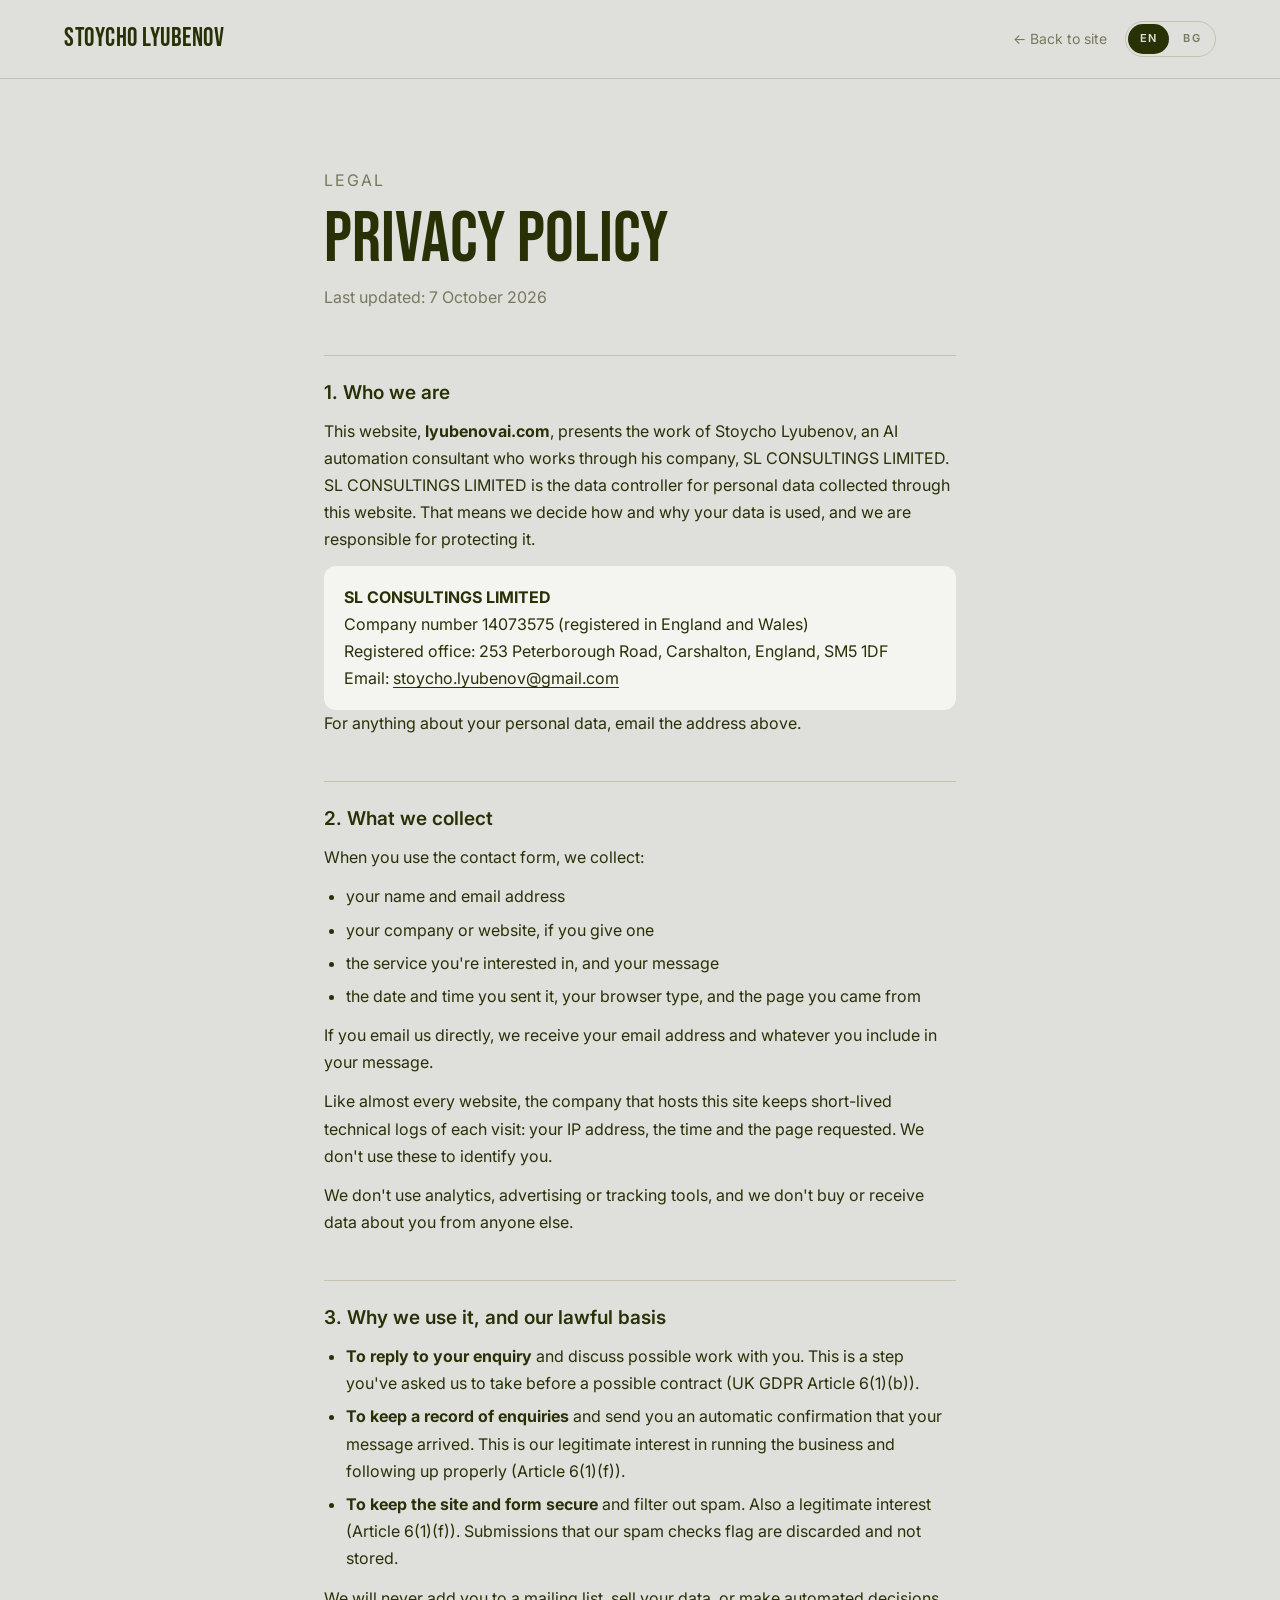
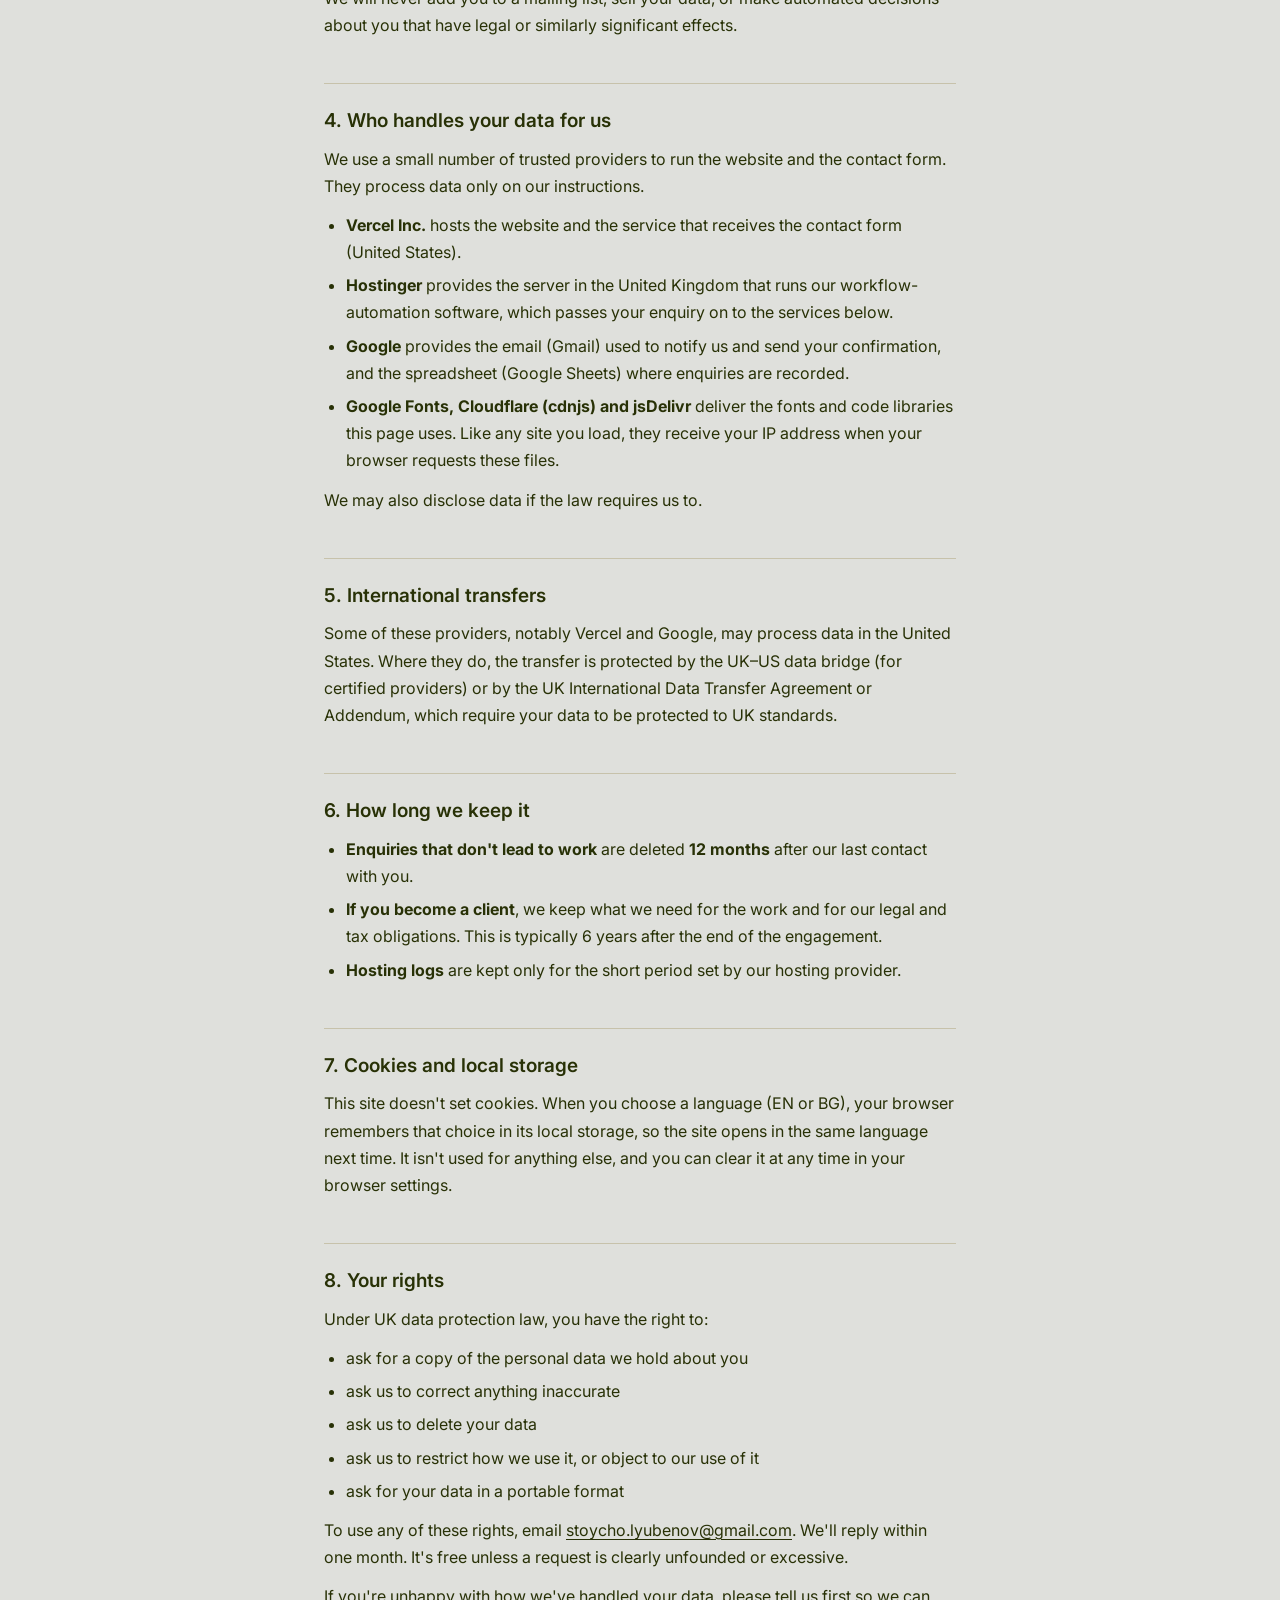
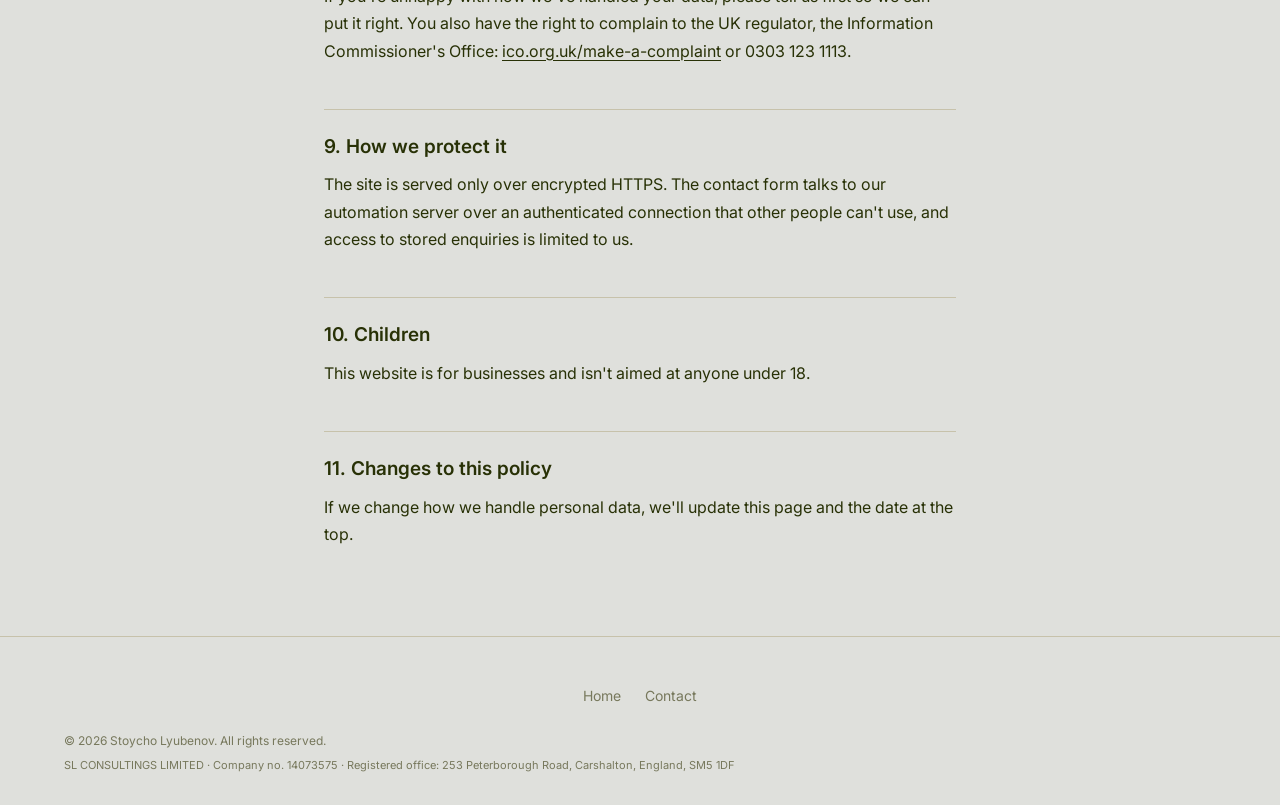
==== privacy.html @ 62a00baf "Add bilingual privacy policy page and company disclosure The contact form now collects personal data" ====
<!doctype html>
<html lang="en">
<head>
  <meta charset="utf-8" />
  <meta name="viewport" content="width=device-width, initial-scale=1" />
  <title>Privacy policy — Stoycho Lyubenov</title>
  <meta name="description" content="How SL CONSULTINGS LIMITED collects, uses and protects personal data submitted through lyubenovai.com." />
  <meta name="robots" content="index, follow" />
  <link rel="canonical" href="https://www.lyubenovai.com/privacy.html" />
  <link rel="preconnect" href="https://fonts.googleapis.com" />
  <link rel="preconnect" href="https://fonts.gstatic.com" crossorigin />
  <link href="https://fonts.googleapis.com/css2?family=Bebas+Neue&family=Inter:wght@400;500;600&family=Oswald:wght@400;500&display=swap" rel="stylesheet" />
  <link rel="stylesheet" href="css/styles.css" />
</head>
<body class="legal-page">

  <!-- Language-specific elements carry data-lang-block; the script at the bottom
       shows one language. Without JS, the English blocks show and BG stays hidden. -->
  <header class="legal-bar">
    <a href="index.html" class="legal-bar__name" data-home-link>
      <span data-lang-block="en">Stoycho Lyubenov</span>
      <span data-lang-block="bg" hidden>Стойчо Любенов</span>
    </a>
    <div class="legal-bar__actions">
      <a href="index.html" class="legal-bar__back" data-home-link>
        <span data-lang-block="en">← Back to site</span>
        <span data-lang-block="bg" hidden>← Обратно към сайта</span>
      </a>
      <div class="langswitch" role="group" aria-label="Language">
        <button type="button" data-lang="en" aria-pressed="true" class="is-active">EN</button>
        <button type="button" data-lang="bg" aria-pressed="false">BG</button>
      </div>
    </div>
  </header>

  <main>
    <!-- ======================= ENGLISH ======================= -->
    <article class="legal" lang="en" data-lang-block="en">
      <p class="legal__label">Legal</p>
      <h1>Privacy policy</h1>
      <p class="legal__updated">Last updated: 7 October 2026</p>

      <h2>1. Who we are</h2>
      <p>This website, <strong>lyubenovai.com</strong>, presents the work of Stoycho Lyubenov, an AI automation consultant who works through his company, SL CONSULTINGS LIMITED. SL CONSULTINGS LIMITED is the data controller for personal data collected through this website. That means we decide how and why your data is used, and we are responsible for protecting it.</p>
      <address>
        <strong>SL CONSULTINGS LIMITED</strong><br />
        Company number 14073575 (registered in England and Wales)<br />
        Registered office: 253 Peterborough Road, Carshalton, England, SM5 1DF<br />
        Email: <a href="mailto:stoycho.lyubenov@gmail.com">stoycho.lyubenov@gmail.com</a>
      </address>
      <p>For anything about your personal data, email the address above.</p>

      <h2>2. What we collect</h2>
      <p>When you use the contact form, we collect:</p>
      <ul>
        <li>your name and email address</li>
        <li>your company or website, if you give one</li>
        <li>the service you're interested in, and your message</li>
        <li>the date and time you sent it, your browser type, and the page you came from</li>
      </ul>
      <p>If you email us directly, we receive your email address and whatever you include in your message.</p>
      <p>Like almost every website, the company that hosts this site keeps short-lived technical logs of each visit: your IP address, the time and the page requested. We don't use these to identify you.</p>
      <p>We don't use analytics, advertising or tracking tools, and we don't buy or receive data about you from anyone else.</p>

      <h2>3. Why we use it, and our lawful basis</h2>
      <ul>
        <li><strong>To reply to your enquiry</strong> and discuss possible work with you. This is a step you've asked us to take before a possible contract (UK GDPR Article 6(1)(b)).</li>
        <li><strong>To keep a record of enquiries</strong> and send you an automatic confirmation that your message arrived. This is our legitimate interest in running the business and following up properly (Article 6(1)(f)).</li>
        <li><strong>To keep the site and form secure</strong> and filter out spam. Also a legitimate interest (Article 6(1)(f)). Submissions that our spam checks flag are discarded and not stored.</li>
      </ul>
      <p>We will never add you to a mailing list, sell your data, or make automated decisions about you that have legal or similarly significant effects.</p>

      <h2>4. Who handles your data for us</h2>
      <p>We use a small number of trusted providers to run the website and the contact form. They process data only on our instructions.</p>
      <ul>
        <li><strong>Vercel Inc.</strong> hosts the website and the service that receives the contact form (United States).</li>
        <li><strong>Hostinger</strong> provides the server in the United Kingdom that runs our workflow-automation software, which passes your enquiry on to the services below.</li>
        <li><strong>Google</strong> provides the email (Gmail) used to notify us and send your confirmation, and the spreadsheet (Google Sheets) where enquiries are recorded.</li>
        <li><strong>Google Fonts, Cloudflare (cdnjs) and jsDelivr</strong> deliver the fonts and code libraries this page uses. Like any site you load, they receive your IP address when your browser requests these files.</li>
      </ul>
      <p>We may also disclose data if the law requires us to.</p>

      <h2>5. International transfers</h2>
      <p>Some of these providers, notably Vercel and Google, may process data in the United States. Where they do, the transfer is protected by the UK–US data bridge (for certified providers) or by the UK International Data Transfer Agreement or Addendum, which require your data to be protected to UK standards.</p>

      <h2>6. How long we keep it</h2>
      <ul>
        <li><strong>Enquiries that don't lead to work</strong> are deleted <strong>12 months</strong> after our last contact with you.</li>
        <li><strong>If you become a client</strong>, we keep what we need for the work and for our legal and tax obligations. This is typically 6 years after the end of the engagement.</li>
        <li><strong>Hosting logs</strong> are kept only for the short period set by our hosting provider.</li>
      </ul>

      <h2>7. Cookies and local storage</h2>
      <p>This site doesn't set cookies. When you choose a language (EN or BG), your browser remembers that choice in its local storage, so the site opens in the same language next time. It isn't used for anything else, and you can clear it at any time in your browser settings.</p>

      <h2>8. Your rights</h2>
      <p>Under UK data protection law, you have the right to:</p>
      <ul>
        <li>ask for a copy of the personal data we hold about you</li>
        <li>ask us to correct anything inaccurate</li>
        <li>ask us to delete your data</li>
        <li>ask us to restrict how we use it, or object to our use of it</li>
        <li>ask for your data in a portable format</li>
      </ul>
      <p>To use any of these rights, email <a href="mailto:stoycho.lyubenov@gmail.com">stoycho.lyubenov@gmail.com</a>. We'll reply within one month. It's free unless a request is clearly unfounded or excessive.</p>
      <p>If you're unhappy with how we've handled your data, please tell us first so we can put it right. You also have the right to complain to the UK regulator, the Information Commissioner's Office: <a href="https://ico.org.uk/make-a-complaint/" rel="noopener">ico.org.uk/make-a-complaint</a> or 0303 123 1113.</p>

      <h2>9. How we protect it</h2>
      <p>The site is served only over encrypted HTTPS. The contact form talks to our automation server over an authenticated connection that other people can't use, and access to stored enquiries is limited to us.</p>

      <h2>10. Children</h2>
      <p>This website is for businesses and isn't aimed at anyone under 18.</p>

      <h2>11. Changes to this policy</h2>
      <p>If we change how we handle personal data, we'll update this page and the date at the top.</p>
    </article>

    <!-- ======================= БЪЛГАРСКИ ======================= -->
    <article class="legal" lang="bg" data-lang-block="bg" hidden>
      <p class="legal__label">Правна информация</p>
      <h1>Политика за поверителност</h1>
      <p class="legal__updated">Последна актуализация: 7 октомври 2026 г.</p>

      <h2>1. Кои сме ние</h2>
      <p>Този уебсайт, <strong>lyubenovai.com</strong>, представя работата на Стойчо Любенов, консултант по AI автоматизация, който работи чрез своята компания SL CONSULTINGS LIMITED. SL CONSULTINGS LIMITED е администратор на личните данни, събирани чрез този уебсайт. Това означава, че ние решаваме как и защо се използват вашите данни и носим отговорност за тяхната защита.</p>
      <address>
        <strong>SL CONSULTINGS LIMITED</strong><br />
        Фирмен номер 14073575 (регистрирана в Англия и Уелс)<br />
        Седалище: 253 Peterborough Road, Carshalton, England, SM5 1DF<br />
        Имейл: <a href="mailto:stoycho.lyubenov@gmail.com">stoycho.lyubenov@gmail.com</a>
      </address>
      <p>За всякакви въпроси относно вашите лични данни ни пишете на горния имейл.</p>

      <h2>2. Какви данни събираме</h2>
      <p>Когато използвате формата за контакт, събираме:</p>
      <ul>
        <li>вашето име и имейл адрес</li>
        <li>вашата компания или уебсайт, ако посочите такива</li>
        <li>услугата, която ви интересува, и вашето съобщение</li>
        <li>датата и часа на изпращане, типа на вашия браузър и страницата, от която идвате</li>
      </ul>
      <p>Ако ни пишете директно по имейл, получаваме вашия имейл адрес и всичко, което включите в съобщението си.</p>
      <p>Както при почти всеки уебсайт, компанията, която хоства сайта, съхранява краткотрайни технически записи за всяко посещение: вашия IP адрес, часа и заявената страница. Не ги използваме, за да ви идентифицираме.</p>
      <p>Не използваме инструменти за анализ, реклама или проследяване и не купуваме и не получаваме данни за вас от трети страни.</p>

      <h2>3. За какво използваме данните и на какво основание</h2>
      <ul>
        <li><strong>За да отговорим на запитването ви</strong> и да обсъдим евентуална съвместна работа. Това е стъпка, която сте поискали преди евентуално сключване на договор (чл. 6, пар. 1, буква „б“ от UK GDPR).</li>
        <li><strong>За да водим регистър на запитванията</strong> и да ви изпратим автоматично потвърждение, че съобщението ви е получено. Това е наш законен интерес да управляваме бизнеса си и да отговаряме коректно (чл. 6, пар. 1, буква „е“).</li>
        <li><strong>За да поддържаме сайта и формата сигурни</strong> и да филтрираме спам. Също законен интерес (чл. 6, пар. 1, буква „е“). Съобщения, отбелязани от проверките ни като спам, се изтриват и не се съхраняват.</li>
      </ul>
      <p>Никога няма да ви добавим към списък за разпращане, да продадем данните ви или да вземаме автоматизирани решения за вас, които имат правни или подобно значими последици.</p>

      <h2>4. Кой обработва данните ви от наше име</h2>
      <p>Използваме малък брой доверени доставчици, за да поддържаме уебсайта и формата за контакт. Те обработват данни само по наши указания.</p>
      <ul>
        <li><strong>Vercel Inc.</strong> хоства уебсайта и услугата, която получава формата за контакт (Съединени щати).</li>
        <li><strong>Hostinger</strong> предоставя сървъра в Обединеното кралство, на който работи нашият софтуер за автоматизация. Той препраща запитването ви към услугите по-долу.</li>
        <li><strong>Google</strong> предоставя имейла (Gmail), чрез който получаваме известие и ви изпращаме потвърждение, и таблицата (Google Sheets), в която се записват запитванията.</li>
        <li><strong>Google Fonts, Cloudflare (cdnjs) и jsDelivr</strong> доставят шрифтовете и библиотеките, които страницата използва. Както при всеки зареден сайт, те получават вашия IP адрес, когато браузърът ви поиска тези файлове.</li>
      </ul>
      <p>Можем да разкрием данни и ако законът ни задължава.</p>

      <h2>5. Предаване на данни извън Обединеното кралство</h2>
      <p>Някои от тези доставчици, по-специално Vercel и Google, могат да обработват данни в Съединените щати. В такъв случай предаването е защитено чрез споразумението „UK–US data bridge“ (за сертифицирани доставчици) или чрез Споразумението или Допълнението на Обединеното кралство за международно предаване на данни, които изискват данните ви да бъдат защитени по стандартите на Обединеното кралство.</p>

      <h2>6. Колко дълго съхраняваме данните</h2>
      <ul>
        <li><strong>Запитвания, които не водят до работа</strong>, се изтриват <strong>12 месеца</strong> след последния ни контакт с вас.</li>
        <li><strong>Ако станете клиент</strong>, съхраняваме необходимото за работата и за законовите и данъчните ни задължения. Обикновено това е 6 години след приключване на ангажимента.</li>
        <li><strong>Техническите записи на хостинга</strong> се пазят само за краткия срок, определен от доставчика.</li>
      </ul>

      <h2>7. Бисквитки и локално съхранение</h2>
      <p>Този сайт не използва бисквитки. Когато изберете език (EN или BG), браузърът ви запомня избора в локалното си хранилище, за да се отвори сайтът на същия език следващия път. Това не се използва за нищо друго и можете да го изчистите по всяко време от настройките на браузъра си.</p>

      <h2>8. Вашите права</h2>
      <p>Съгласно законодателството за защита на данните в Обединеното кралство имате право:</p>
      <ul>
        <li>да поискате копие от личните данни, които съхраняваме за вас</li>
        <li>да поискате да коригираме неточни данни</li>
        <li>да поискате да изтрием данните ви</li>
        <li>да поискате да ограничим използването им или да възразите срещу него</li>
        <li>да получите данните си в преносим формат</li>
      </ul>
      <p>За да упражните някое от тези права, пишете на <a href="mailto:stoycho.lyubenov@gmail.com">stoycho.lyubenov@gmail.com</a>. Ще отговорим в рамките на един месец. Услугата е безплатна, освен ако искането е явно неоснователно или прекомерно.</p>
      <p>Ако не сте доволни от начина, по който сме обработили данните ви, моля, първо ни уведомете, за да можем да го поправим. Имате право и да подадете жалба до британския надзорен орган, Information Commissioner's Office: <a href="https://ico.org.uk/make-a-complaint/" rel="noopener">ico.org.uk/make-a-complaint</a> или +44 303 123 1113.</p>

      <h2>9. Как защитаваме данните</h2>
      <p>Сайтът се зарежда само през криптирана HTTPS връзка. Формата за контакт комуникира с нашия сървър за автоматизация през защитена с удостоверяване връзка, която други не могат да използват, а достъпът до съхранените запитвания е ограничен само до нас.</p>

      <h2>10. Деца</h2>
      <p>Този уебсайт е предназначен за бизнеса и не е насочен към лица под 18 години.</p>

      <h2>11. Промени в тази политика</h2>
      <p>Ако променим начина, по който обработваме лични данни, ще актуализираме тази страница и датата в началото ѝ.</p>
    </article>
  </main>

  <footer class="footer">
    <nav class="footer__nav" aria-label="Footer">
      <a href="index.html" data-home-link>
        <span data-lang-block="en">Home</span>
        <span data-lang-block="bg" hidden>Начало</span>
      </a>
      <a href="index.html#contact" data-home-link data-hash="#contact">
        <span data-lang-block="en">Contact</span>
        <span data-lang-block="bg" hidden>Контакт</span>
      </a>
    </nav>
    <p class="footer__copy">
      <span data-lang-block="en">© 2026 Stoycho Lyubenov. All rights reserved.</span>
      <span data-lang-block="bg" hidden>© 2026 Стойчо Любенов. Всички права запазени.</span>
    </p>
    <p class="footer__company">
      <span data-lang-block="en">SL CONSULTINGS LIMITED · Company no. 14073575 · Registered office: 253 Peterborough Road, Carshalton, England, SM5 1DF</span>
      <span data-lang-block="bg" hidden>SL CONSULTINGS LIMITED · Фирмен № 14073575 · Седалище: 253 Peterborough Road, Carshalton, England, SM5 1DF</span>
    </p>
  </footer>

  <script>
    /* Shares the homepage's language preference: ?lang= → localStorage "lang" → English.
       Deliberately not js/i18n.js, whose apply() would overwrite this page's title. */
    (function () {
      const TITLES = {
        en: "Privacy policy — Stoycho Lyubenov",
        bg: "Политика за поверителност — Стойчо Любенов",
      };
      const LANGS = Object.keys(TITLES);

      function readStored() {
        try { return localStorage.getItem("lang"); } catch { return null; }
      }
      function writeStored(lang) {
        try { localStorage.setItem("lang", lang); } catch { /* private mode */ }
      }

      function apply(lang) {
        document.querySelectorAll("[data-lang-block]").forEach((el) => {
          el.hidden = el.dataset.langBlock !== lang;
        });
        document.querySelectorAll(".langswitch button[data-lang]").forEach((btn) => {
          const on = btn.dataset.lang === lang;
          btn.setAttribute("aria-pressed", String(on));
          btn.classList.toggle("is-active", on);
        });
        /* Links home carry the language, so visitors who came via ?lang= keep it */
        document.querySelectorAll("[data-home-link]").forEach((a) => {
          a.href = "index.html?lang=" + lang + (a.dataset.hash || "");
        });
        document.documentElement.lang = lang;
        document.title = TITLES[lang];
      }

      const fromUrl = new URLSearchParams(location.search).get("lang");
      const stored = readStored();
      apply(LANGS.includes(fromUrl) ? fromUrl : LANGS.includes(stored) ? stored : "en");

      document.querySelectorAll(".langswitch button[data-lang]").forEach((btn) => {
        btn.addEventListener("click", () => {
          writeStored(btn.dataset.lang);
          apply(btn.dataset.lang);
        });
      });
    })();
  </script>
</body>
</html>
---- css/styles.css ----
:root {
  --frost: #DFE0DC;
  --spring: #D1D8BD;
  --khaki: #C7C2AB;
  --ivy: #77785C;
  --serpentine: #283106;
  --white: #F4F4F1;

  --font-display: "Bebas Neue", "Impact", "Arial Narrow", sans-serif;
  --font-body: "Inter", system-ui, -apple-system, "Segoe UI", sans-serif;

  --sidebar-w: 260px;
  --content-max: 1100px;
  --pad: clamp(24px, 5vw, 72px);
  --radius: 18px;
}

*, *::before, *::after { box-sizing: border-box; }

html { scroll-behavior: smooth; }

body {
  margin: 0;
  background: var(--frost);
  color: var(--serpentine);
  font-family: var(--font-body);
  font-size: 16px;
  line-height: 1.6;
  -webkit-font-smoothing: antialiased;
  overflow-x: hidden;
}

img { max-width: 100%; display: block; }
a { color: inherit; text-decoration: none; }
ul, ol { margin: 0; padding: 0; list-style: none; }
h1, h2, h3, p { margin: 0; }

/* ---------- Top bar (mobile) ---------- */
.topbar {
  display: none;
  position: sticky;
  top: 0;
  z-index: 40;
  align-items: center;
  justify-content: space-between;
  padding: 14px 20px;
  background: color-mix(in srgb, var(--frost) 88%, transparent);
  backdrop-filter: blur(10px);
  border-bottom: 1px solid var(--khaki);
}
.topbar__name { font-family: var(--font-display); font-size: 22px; letter-spacing: .04em; }
.topbar__actions { display: flex; align-items: center; gap: 10px; }
.topbar .langswitch { display: none; }
.topbar__toggle {
  width: 44px; height: 44px;
  border: 1px solid var(--khaki);
  border-radius: 50%;
  background: transparent;
  display: grid; place-items: center; gap: 5px;
  cursor: pointer;
}
.topbar__toggle span {
  width: 18px; height: 2px; background: var(--serpentine);
  transition: transform .3s, opacity .3s;
}
.topbar__toggle[aria-expanded="true"] span:first-child { transform: translateY(3.5px) rotate(45deg); }
.topbar__toggle[aria-expanded="true"] span:last-child { transform: translateY(-3.5px) rotate(-45deg); }

/* ---------- Sidebar ---------- */
.sidebar {
  position: fixed;
  inset: 0 auto 0 0;
  width: var(--sidebar-w);
  padding: 44px 32px;
  border-right: 1px solid var(--khaki);
  background: var(--frost);
  display: flex;
  flex-direction: column;
  gap: 36px;
  z-index: 50;
  overflow-y: auto;
}
.sidebar__avatar {
  width: 64px; height: 64px;
  border-radius: 50%;
  object-fit: cover;
  filter: grayscale(1);
  border: 2px solid var(--spring);
}
.sidebar__role {
  margin-top: 14px;
  font-size: 11px;
  letter-spacing: .12em;
  text-transform: uppercase;
  color: var(--ivy);
  line-height: 1.5;
}
.sidebar__name {
  margin-top: 8px;
  font-family: var(--font-display);
  font-size: 30px;
  line-height: .95;
  letter-spacing: .02em;
}
.sidebar__nav { display: flex; flex-direction: column; gap: 10px; }
.sidebar__nav a {
  font-size: 15px;
  color: var(--ivy);
  padding-left: 14px;
  position: relative;
  transition: color .25s;
}
.sidebar__nav a::before {
  content: "";
  position: absolute; left: 0; top: 50%;
  width: 6px; height: 6px; border-radius: 50%;
  background: var(--serpentine);
  transform: translateY(-50%) scale(0);
  transition: transform .25s;
}
.sidebar__nav a:hover, .sidebar__nav a.is-active { color: var(--serpentine); }
.sidebar__nav a.is-active::before { transform: translateY(-50%) scale(1); }

.sidebar__label {
  font-size: 11px;
  letter-spacing: .12em;
  text-transform: uppercase;
  color: var(--ivy);
  margin-bottom: 10px;
}
/* Five 34px circles + gaps have to clear the 196px sidebar measure, so the gap
   is sized to leave slack rather than wrap one link onto a lonely second row. */
.sidebar__social { display: flex; flex-wrap: wrap; gap: 5px; }
.sidebar__social a {
  width: 34px; height: 34px;
  display: grid; place-items: center;
  border: 1px solid var(--khaki);
  border-radius: 50%;
  font-size: 12px; font-weight: 600;
  transition: background .25s, color .25s;
}
.sidebar__social a:hover { background: var(--serpentine); color: var(--frost); }
.sidebar__scrim { display: none; }

/* ---------- Language switch ---------- */
.langswitch {
  display: inline-flex;
  border: 1px solid var(--khaki);
  border-radius: 999px;
  padding: 2px;
  gap: 2px;
}
.langswitch button {
  font: inherit;
  font-size: 11px;
  font-weight: 600;
  letter-spacing: .12em;
  color: var(--ivy);
  background: transparent;
  border: 0;
  border-radius: 999px;
  padding: 6px 12px;
  cursor: pointer;
  transition: background .25s, color .25s;
}
.langswitch button:hover { color: var(--serpentine); }
.langswitch button.is-active { background: var(--serpentine); color: var(--frost); }
.langswitch button:focus-visible {
  outline: none;
  box-shadow: 0 0 0 3px color-mix(in srgb, var(--ivy) 25%, transparent);
}

/* ---------- Content ---------- */
.content { margin-left: var(--sidebar-w); }

.section {
  padding: clamp(72px, 10vw, 128px) var(--pad);
  max-width: calc(var(--content-max) + var(--pad) * 2);
  position: relative;
}
.section::before {
  content: "";
  position: absolute;
  top: 0; left: 0; right: 0;
  height: 1px;
  background: var(--khaki);
  transform: scaleX(0);
  transform-origin: left center;
  transition: transform 1s cubic-bezier(.22,1,.36,1);
}
.section.is-drawn::before { transform: scaleX(1); }
.no-motion .section::before { transform: scaleX(1); }
.why::before { display: none; }
.section__label {
  font-size: 11px;
  letter-spacing: .14em;
  text-transform: uppercase;
  color: var(--ivy);
  margin-bottom: 18px;
}
.section__label--light { color: var(--spring); }
.section__title {
  font-family: var(--font-display);
  font-size: clamp(36px, 5vw, 64px);
  line-height: 1;
  letter-spacing: .01em;
  max-width: 20ch;
  margin-bottom: clamp(36px, 5vw, 64px);
}

/* ---------- Buttons ---------- */
.btn {
  display: inline-flex; align-items: center; gap: 10px;
  padding: 16px 26px;
  border-radius: 999px;
  font-weight: 500;
  font-size: 15px;
  border: 1px solid transparent;
  cursor: pointer;
  transition: transform .25s, background .25s, color .25s;
}
.btn span { transition: transform .25s; }
.btn:hover { transform: translateY(-2px); }
.btn:hover span { transform: translate(2px, -2px); }
.btn--primary { background: var(--serpentine); color: var(--frost); }
.btn--light { background: var(--frost); color: var(--serpentine); }
.btn--block { width: 100%; justify-content: center; }
.link-arrow { font-weight: 500; display: inline-flex; gap: 6px; margin-top: 18px; }

/* ---------- Hero ---------- */
.hero {
  display: grid;
  grid-template-columns: 1.1fr 1fr;
  align-items: center;
  gap: 32px;
  padding: clamp(32px, 4vw, 56px) var(--pad) 0;
  max-width: calc(var(--content-max) + var(--pad) * 2);
  overflow: hidden;
}
.hero__eyebrow { font-size: 14px; color: var(--ivy); margin-bottom: 10px; }
.hero__title {
  font-family: var(--font-display);
  font-size: clamp(64px, 9vw, 128px);
  line-height: .9;
  letter-spacing: .01em;
  display: flex; flex-direction: column;
}
.hero__line { display: block; }
.hero__tagline {
  margin-top: 24px;
  max-width: 42ch;
  font-size: 17px;
  color: var(--ivy);
}
.hero__status {
  margin-top: 22px;
  display: flex; align-items: center; gap: 8px;
  font-size: 13px;
  color: var(--ivy);
}
.dot {
  width: 8px; height: 8px; border-radius: 50%;
  background: #5B8C3E;
  box-shadow: 0 0 0 0 rgba(91,140,62,.5);
  animation: pulse 2s infinite;
}
@keyframes pulse {
  0% { box-shadow: 0 0 0 0 rgba(91,140,62,.45); }
  70% { box-shadow: 0 0 0 10px rgba(91,140,62,0); }
  100% { box-shadow: 0 0 0 0 rgba(91,140,62,0); }
}
.hero__actions {
  margin-top: 26px;
  display: flex; align-items: center; flex-wrap: wrap; gap: 20px;
}
.hero__meta { font-size: 13px; color: var(--ivy); }

.hero__visual {
  display: grid; place-items: end center;
  align-self: end;
  height: 100%;
}
.hero__media {
  width: min(100%, 540px);
  aspect-ratio: 4 / 5;
  position: relative;
}
.hero__video, .hero__still {
  position: absolute; inset: 0;
  width: 100%; height: 100%;
  object-fit: cover;
  object-position: 50% 72%;
  filter: grayscale(1) contrast(1.06);
  -webkit-mask-image:
    linear-gradient(to right, transparent 0, #000 16%, #000 84%, transparent 100%),
    linear-gradient(to bottom, #000 62%, transparent 100%);
  mask-image:
    linear-gradient(to right, transparent 0, #000 16%, #000 84%, transparent 100%),
    linear-gradient(to bottom, #000 62%, transparent 100%);
  -webkit-mask-composite: source-in;
  mask-composite: intersect;
}
.hero__video { mix-blend-mode: multiply; opacity: 0; transition: opacity .6s ease; }
/* Visible by default so the hero is never an empty box — if the clip is blocked,
   rejected, or JS never runs, the photo is already there and simply stays */
.hero__still { opacity: 1; transform: none; transform-origin: 50% 100%; transition: opacity .8s ease, transform .9s ease; }
.hero__media.is-playing .hero__video { opacity: 1; }
.hero__media.is-fallback .hero__still, .no-motion .hero__still { opacity: 1; transform: none; }
.hero__media.is-playing .hero__still { opacity: 0; }

/* ---------- Marquee ---------- */
.marquee {
  margin-left: 0;
  border-top: 1px solid var(--khaki);
  border-bottom: 1px solid var(--khaki);
  overflow: hidden;
  padding: 18px 0;
  background: var(--spring);
}
.marquee__track {
  display: flex; gap: 48px;
  width: max-content;
  animation: marquee 32s linear infinite;
}
.marquee__track span {
  font-family: var(--font-display);
  font-size: 22px;
  letter-spacing: .06em;
  color: var(--ivy);
  white-space: nowrap;
}
/* Bulgarian sets the lane in caps — Cyrillic lowercase reads small next to the
   English tech names it sits beside, and the extra tracking keeps it from
   tightening up. */
html[lang="bg"] .marquee__track span { text-transform: uppercase; letter-spacing: .09em; }
.marquee__track span::after { content: "◆"; margin-left: 48px; font-size: 9px; vertical-align: middle; opacity: .5; }
@keyframes marquee { to { transform: translateX(-50%); } }

/* ---------- About ---------- */
.stats {
  display: grid;
  grid-template-columns: repeat(5, 1fr);
  gap: 24px;
  margin-bottom: clamp(40px, 6vw, 72px);
}
.stat {
  padding: 24px 0;
  border-top: 1px solid var(--khaki);
}
.stat__num, .stat__suffix {
  font-family: var(--font-display);
  font-size: clamp(48px, 5vw, 72px);
  line-height: 1;
}
.stat__suffix { color: var(--ivy); }
.stat p { margin-top: 8px; font-size: 13px; color: var(--ivy); }

.about__grid {
  display: grid;
  grid-template-columns: 1.3fr 1fr;
  gap: 40px;
}
.about__copy p + p { margin-top: 18px; }
.about__copy { font-size: 17px; }
.about__card {
  background: var(--spring);
  border-radius: var(--radius);
  padding: 32px;
}
.about__card-label {
  font-size: 11px; letter-spacing: .12em; text-transform: uppercase;
  color: var(--ivy); margin-bottom: 14px;
}
.about__card li {
  padding: 10px 0;
  border-top: 1px solid var(--khaki);
  font-size: 15px;
}

/* ---------- Services ---------- */
.services__grid {
  display: grid;
  grid-template-columns: repeat(3, 1fr);
  gap: 20px;
}
.card {
  background: var(--white);
  border: 1px solid var(--khaki);
  border-radius: var(--radius);
  padding: 28px;
  display: flex; flex-direction: column; gap: 14px;
  transition: transform .3s, background .3s, border-color .3s;
}
.card:hover { transform: translateY(-4px); background: var(--spring); border-color: var(--spring); }
.card__num { font-family: var(--font-display); font-size: 22px; color: var(--ivy); }
.card h3 { font-family: var(--font-display); font-size: 30px; line-height: 1; letter-spacing: .01em; }
.card p { font-size: 14px; color: var(--ivy); flex: 1; }

/* The web build card leads the grid, so it runs the full width in one row */
.card--featured {
  grid-column: 1 / -1;
  display: grid;
  grid-template-columns: auto minmax(0, 1.15fr) minmax(0, 1fr);
  gap: 24px 36px;
  align-items: start;
  padding: 32px;
}
.card__lead { display: flex; flex-direction: column; gap: 12px; }
.card--featured h3 { font-size: 38px; }
.card--featured p { font-size: 15px; max-width: 52ch; }
.card--featured .chips { align-content: flex-start; }
.card__tag {
  align-self: flex-start;
  font-size: 11px;
  letter-spacing: .12em;
  text-transform: uppercase;
  color: var(--serpentine);
  background: var(--spring);
  border-radius: 999px;
  padding: 4px 10px;
}
.card--featured:hover .card__tag { background: var(--frost); }

.chips { display: flex; flex-wrap: wrap; gap: 6px; }
.chips li {
  font-size: 12px;
  padding: 5px 10px;
  border-radius: 999px;
  border: 1px solid var(--khaki);
  background: var(--frost);
}
.chips--lg li { font-size: 13px; padding: 8px 14px; background: var(--white); }

/* ---------- Process ----------
   The warm band. Khaki gets no surface area anywhere else on the page, and this
   is the flattest section — no cards, just hairlines — so it carries the colour
   without fighting anything. `max-width: none` lets it bleed the full content
   column (same trick as .why); the right padding then re-caps the text measure
   so the timeline lines up with the sections above and below. */
.process {
  max-width: none;
  background: var(--khaki);
  padding-right: max(var(--pad), calc(100% - var(--content-max) - var(--pad)));
}
/* Ivy on khaki is 2.5:1 — too low for anything. Serpentine is 7.7:1. */
.process .section__label { color: var(--serpentine); }
.process::before { background: var(--ivy); }

.timeline { display: flex; flex-direction: column; }
.timeline__item {
  position: relative;
  display: grid;
  grid-template-columns: 140px 1fr;
  gap: 24px;
  padding: 32px 0;
}
.timeline__item::before {
  content: "";
  position: absolute;
  top: 0; left: 0; right: 0;
  height: 1px;
  background: var(--ivy);
  transform: scaleX(0);
  transform-origin: left center;
  transition: transform .9s cubic-bezier(.22,1,.36,1);
}
.timeline__item.is-drawn::before { transform: scaleX(1); }
.no-motion .timeline__item::before { transform: scaleX(1); }
.timeline__item:last-child { border-bottom: 1px solid var(--ivy); }
.timeline__num {
  font-family: var(--font-display);
  font-size: 22px;
  color: var(--serpentine);
  letter-spacing: .04em;
}
.timeline__item h3 { font-family: var(--font-display); font-size: 36px; line-height: 1; margin-bottom: 10px; }
/* Softened off full serpentine so the body copy doesn't read heavier here than
   the ivy paragraphs elsewhere, but still ~5.4:1 on khaki. */
.timeline__item p { max-width: 60ch; color: color-mix(in srgb, var(--serpentine) 78%, var(--khaki)); }

/* ---------- Web build ---------- */
.webbuild__lead {
  max-width: 60ch;
  margin-bottom: clamp(16px, 3vw, 32px);
  font-size: 17px;
  color: var(--ivy);
}

/* ---------- Toolkit ---------- */
.toolkit__groups { display: flex; flex-direction: column; gap: 10px; }
.group {
  position: relative;
  border: 1px solid var(--khaki);
  border-radius: var(--radius);
  background: var(--white);
  overflow: hidden;
  transition: background .4s ease, border-color .4s ease;
}
.group::before {
  content: "";
  position: absolute;
  left: 0; top: 0; bottom: 0;
  width: 3px;
  background: var(--serpentine);
  transform: scaleY(0);
  transform-origin: top;
  transition: transform .45s cubic-bezier(.4,0,.2,1);
}
.group[open] { background: var(--spring); border-color: var(--spring); }
.group[open]::before { transform: scaleY(1); }

.group summary {
  cursor: pointer;
  list-style: none;
  padding: 22px 26px;
  display: grid;
  grid-template-columns: 48px 1fr auto 28px;
  align-items: center;
  gap: 12px;
  transition: background .3s ease;
}
.group summary::-webkit-details-marker { display: none; }
.group summary:hover { background: color-mix(in srgb, var(--spring) 55%, transparent); }
.group summary:focus-visible { outline: 2px solid var(--ivy); outline-offset: -3px; }

.group__num {
  font-family: var(--font-display);
  font-size: 20px;
  color: var(--ivy);
  letter-spacing: .06em;
  transition: transform .3s ease, color .3s ease;
}
.group__title {
  font-family: var(--font-display);
  font-size: clamp(22px, 2.4vw, 30px);
  line-height: 1;
  letter-spacing: .01em;
  transition: transform .3s ease;
}
.group__count {
  font-size: 11px;
  letter-spacing: .12em;
  text-transform: uppercase;
  color: var(--ivy);
  white-space: nowrap;
}
.group summary:hover .group__num { transform: translateX(4px); color: var(--serpentine); }
.group summary:hover .group__title { transform: translateX(4px); }

.group__icon { position: relative; width: 18px; height: 18px; justify-self: end; }
.group__icon::before, .group__icon::after {
  content: "";
  position: absolute;
  left: 50%; top: 50%;
  background: var(--serpentine);
  transition: transform .35s cubic-bezier(.4,0,.2,1);
}
.group__icon::before { width: 16px; height: 1.5px; transform: translate(-50%, -50%); }
.group__icon::after { width: 1.5px; height: 16px; transform: translate(-50%, -50%) scaleY(1); }
.group[open] .group__icon::after { transform: translate(-50%, -50%) scaleY(0); }

.group__body { overflow: hidden; }
.group__body .chips { padding: 0 26px 26px; }
.chips--lg li {
  transition: transform .25s ease, border-color .25s ease, background .25s ease;
}
.chips--lg li:hover {
  transform: translateY(-2px);
  border-color: var(--ivy);
  background: var(--frost);
}

/* ---------- Why ---------- */
.why {
  background: var(--serpentine);
  color: var(--frost);
  border-top: none;
  max-width: none;
  display: grid;
  grid-template-columns: 1fr 1fr;
  gap: 48px;
  align-items: center;
}
.why__cta h2 {
  font-family: var(--font-display);
  font-size: clamp(40px, 5vw, 72px);
  line-height: .95;
  margin-bottom: 28px;
  max-width: 14ch;
}
.pills { display: flex; flex-wrap: wrap; gap: 8px; }
.pills li {
  font-size: 13px;
  padding: 9px 16px;
  border-radius: 999px;
  border: 1px solid var(--ivy);
  color: var(--spring);
}

/* ---------- Contact ---------- */
.form { display: flex; flex-direction: column; gap: 18px; max-width: 720px; }
.form__row { display: grid; grid-template-columns: 1fr 1fr; gap: 18px; }
.form label {
  display: flex; flex-direction: column; gap: 8px;
  font-size: 12px; letter-spacing: .08em; text-transform: uppercase; color: var(--ivy);
}
.form input, .form select, .form textarea {
  font: inherit;
  font-size: 15px;
  color: var(--serpentine);
  background: var(--white);
  border: 1px solid var(--khaki);
  border-radius: 12px;
  padding: 14px 16px;
  outline: none;
  transition: border-color .25s, box-shadow .25s;
}
.form input:focus, .form select:focus, .form textarea:focus {
  border-color: var(--ivy);
  box-shadow: 0 0 0 3px color-mix(in srgb, var(--ivy) 25%, transparent);
}
.form textarea { resize: vertical; }

/* Honeypot: off-screen rather than display:none, which many bots skip over.
   Absolutely positioned so it adds no gap to the form's flex column. */
.form__trap {
  position: absolute;
  left: -9999px;
  width: 1px; height: 1px;
  opacity: 0;
  pointer-events: none;
}
.form button[disabled] { opacity: .6; cursor: progress; }
.form__note { font-size: 13px; color: var(--ivy); }
.form__note a { text-decoration: underline; text-underline-offset: 3px; }
.form__status { font-size: 14px; color: var(--ivy); min-height: 1.4em; }
.form__status.is-error { color: #8a2f1f; }
.form__status.is-ok { color: #3f6b26; }

.contact__meta {
  margin-top: 40px;
  display: flex; align-items: center; gap: 12px;
  font-size: 15px;
}
.contact__meta img { width: 40px; height: 40px; border-radius: 50%; filter: grayscale(1); }
.contact__meta a { border-bottom: 1px solid var(--khaki); }

/* ---------- Footer ---------- */
.footer {
  margin-left: var(--sidebar-w);
  padding: 48px var(--pad) 32px;
  border-top: 1px solid var(--khaki);
  overflow: hidden;
  container-type: inline-size;
}
.footer__nav { display: flex; gap: 24px; justify-content: center; font-size: 14px; color: var(--ivy); }
.footer__nav a:hover { color: var(--serpentine); }
.footer__big {
  margin-top: 28px;
  font-family: var(--font-display);
  font-size: 12.5cqw;
  line-height: .9;
  text-align: center;
  white-space: nowrap;
  color: transparent;
  -webkit-text-stroke: 1.5px var(--khaki);
  letter-spacing: .02em;
}
.footer__copy { margin-top: 24px; font-size: 12px; color: var(--ivy); }
.footer__company { margin-top: 6px; font-size: 11px; line-height: 1.5; color: var(--ivy); }

/* ---------- Line masks for heading reveals ---------- */
.line {
  display: block;
  overflow: hidden;
  padding-bottom: .09em;
  margin-bottom: -.09em;
}
.line__inner { display: block; will-change: transform; }

/* ---------- Reveal (initial state; GSAP animates in) ---------- */
[data-reveal] { opacity: 0; transform: translateY(44px); }
.no-motion [data-reveal] { opacity: 1; transform: none; }
[data-hero] { opacity: 0; transform: translateY(32px); }
.no-motion [data-hero] { opacity: 1; transform: none; }

/* ---------- Responsive ---------- */
@media (max-width: 1023px) {
  .topbar { display: flex; }
  .topbar .langswitch { display: inline-flex; }
  .topbar .langswitch button { padding: 6px 10px; }
  .sidebar {
    transform: translateX(-100%);
    transition: transform .35s cubic-bezier(.4,0,.2,1);
    width: min(320px, 85vw);
    box-shadow: 0 0 60px rgba(0,0,0,.15);
  }
  .sidebar.is-open { transform: translateX(0); }
  .sidebar__scrim {
    display: block;
    position: fixed; inset: 0;
    background: rgba(40,49,6,.35);
    opacity: 0; pointer-events: none;
    transition: opacity .35s;
    z-index: 45;
  }
  .sidebar__scrim.is-open { opacity: 1; pointer-events: auto; }
  .content, .footer { margin-left: 0; }
  .hero {
    grid-template-columns: 1fr;
    min-height: auto;
    padding-top: 40px;
  }
  .hero__visual { order: -1; place-items: center; }
  .hero__media { width: min(80vw, 380px); }
  .services__grid { grid-template-columns: repeat(2, 1fr); }
  .card--featured { grid-template-columns: 1fr; gap: 20px; }
  .card--featured h3 { font-size: 32px; }
  .why { grid-template-columns: 1fr; }
  .stats { grid-template-columns: repeat(2, 1fr); }
  .about__grid { grid-template-columns: 1fr; }
}

@media (max-width: 640px) {
  .group summary {
    grid-template-columns: 30px 1fr 20px;
    padding: 18px 18px;
    gap: 10px;
  }
  .group__count { display: none; }
  .group__title { font-size: 19px; }
  .group__icon { width: 14px; height: 14px; }
  .group__icon::before { width: 13px; }
  .group__icon::after { height: 13px; }
  .group__body .chips { padding: 0 18px 20px; gap: 5px; }
  .chips--lg li { font-size: 12px; padding: 6px 11px; }

  .services__grid { grid-template-columns: 1fr; }
  .timeline__item { grid-template-columns: 1fr; gap: 8px; }
  .form__row { grid-template-columns: 1fr; }
  .hero__title { font-size: clamp(56px, 18vw, 96px); }
  .footer__nav { flex-wrap: wrap; gap: 14px 20px; }
}

@media (prefers-reduced-motion: reduce) {
  html { scroll-behavior: auto; }
  .marquee__track { animation: none; }
  .dot { animation: none; }
}

/* ---------- Bulgarian ----------
   Bebas Neue has no Cyrillic, so BG swaps in Oswald. Bebas is caps-only and the
   display rules rely on that; Oswald has lowercase, hence the explicit casing. */
html[lang="bg"] {
  --font-display: "Oswald", "Arial Narrow", "Impact", sans-serif;
}
html[lang="bg"] .topbar__name,
html[lang="bg"] .sidebar__name,
html[lang="bg"] .hero__title,
html[lang="bg"] .section__title,
html[lang="bg"] .card h3,
html[lang="bg"] .timeline__item h3,
html[lang="bg"] .timeline__num,
html[lang="bg"] .why__cta h2,
html[lang="bg"] .footer__big,
html[lang="bg"] .group__title {
  text-transform: uppercase;
  letter-spacing: 0;
}
/* Oswald sets wider than Bebas, so the sizes are tuned to make the Cyrillic
   fill the same share of its box as the Latin does */
html[lang="bg"] .hero__title { font-size: clamp(50px, 6.9vw, 98px); }
html[lang="bg"] .sidebar__name { font-size: 26px; }
html[lang="bg"] .footer__big { font-size: 10.9cqw; }
html[lang="bg"] .card h3 { font-size: 26px; }
html[lang="bg"] .card--featured h3 { font-size: 32px; }
html[lang="bg"] .timeline__item h3 { font-size: 30px; }

@media (max-width: 640px) {
  html[lang="bg"] .hero__title { font-size: clamp(42px, 13.8vw, 76px); }
}

/* ---------- Legal pages (privacy.html) ---------- */
/* No sidebar here, so the bar and footer sit full width */
.legal-page .footer { margin-left: 0; }
.legal-bar {
  display: flex; align-items: center; justify-content: space-between; gap: 16px;
  padding: 18px var(--pad);
  border-bottom: 1px solid var(--khaki);
}
.legal-bar__name { font-family: var(--font-display); font-size: 26px; letter-spacing: .02em; }
.legal-bar__actions { display: flex; align-items: center; gap: 18px; }
.legal-bar__back { font-size: 14px; color: var(--ivy); }
.legal-bar__back:hover { color: var(--serpentine); }
html[lang="bg"] .legal-bar__name { font-family: "Oswald", var(--font-body); font-size: 22px; }

.legal { max-width: 760px; margin: 0 auto; padding: clamp(40px, 7vw, 88px) var(--pad); }
.legal__label { font-size: 12px; letter-spacing: .12em; text-transform: uppercase; color: var(--ivy); }
.legal h1 {
  margin: 10px 0 8px;
  font-family: var(--font-display);
  font-size: clamp(44px, 7vw, 72px);
  line-height: 1;
  font-weight: 400;
}
html[lang="bg"] .legal h1 { font-family: "Oswald", var(--font-body); font-weight: 500; font-size: clamp(34px, 5.5vw, 56px); line-height: 1.1; }
.legal__updated { font-size: 14px; color: var(--ivy); }
.legal h2 {
  margin: 44px 0 12px;
  padding-top: 24px;
  border-top: 1px solid var(--khaki);
  font-size: 19px;
  font-weight: 600;
  line-height: 1.35;
}
.legal p, .legal li { font-size: 16px; line-height: 1.7; }
.legal p + p, .legal p + ul, .legal ul + p { margin-top: 12px; }
.legal ul { list-style: disc; padding-left: 22px; }
.legal li + li { margin-top: 6px; }
.legal a { text-decoration: underline; text-underline-offset: 3px; }
.legal address {
  margin-top: 12px; padding: 18px 20px;
  font-style: normal; line-height: 1.7;
  background: var(--white); border-radius: 12px;
}

@media (max-width: 640px) {
  .legal-bar { flex-wrap: wrap; }
  .legal-bar__name { font-size: 22px; }
}
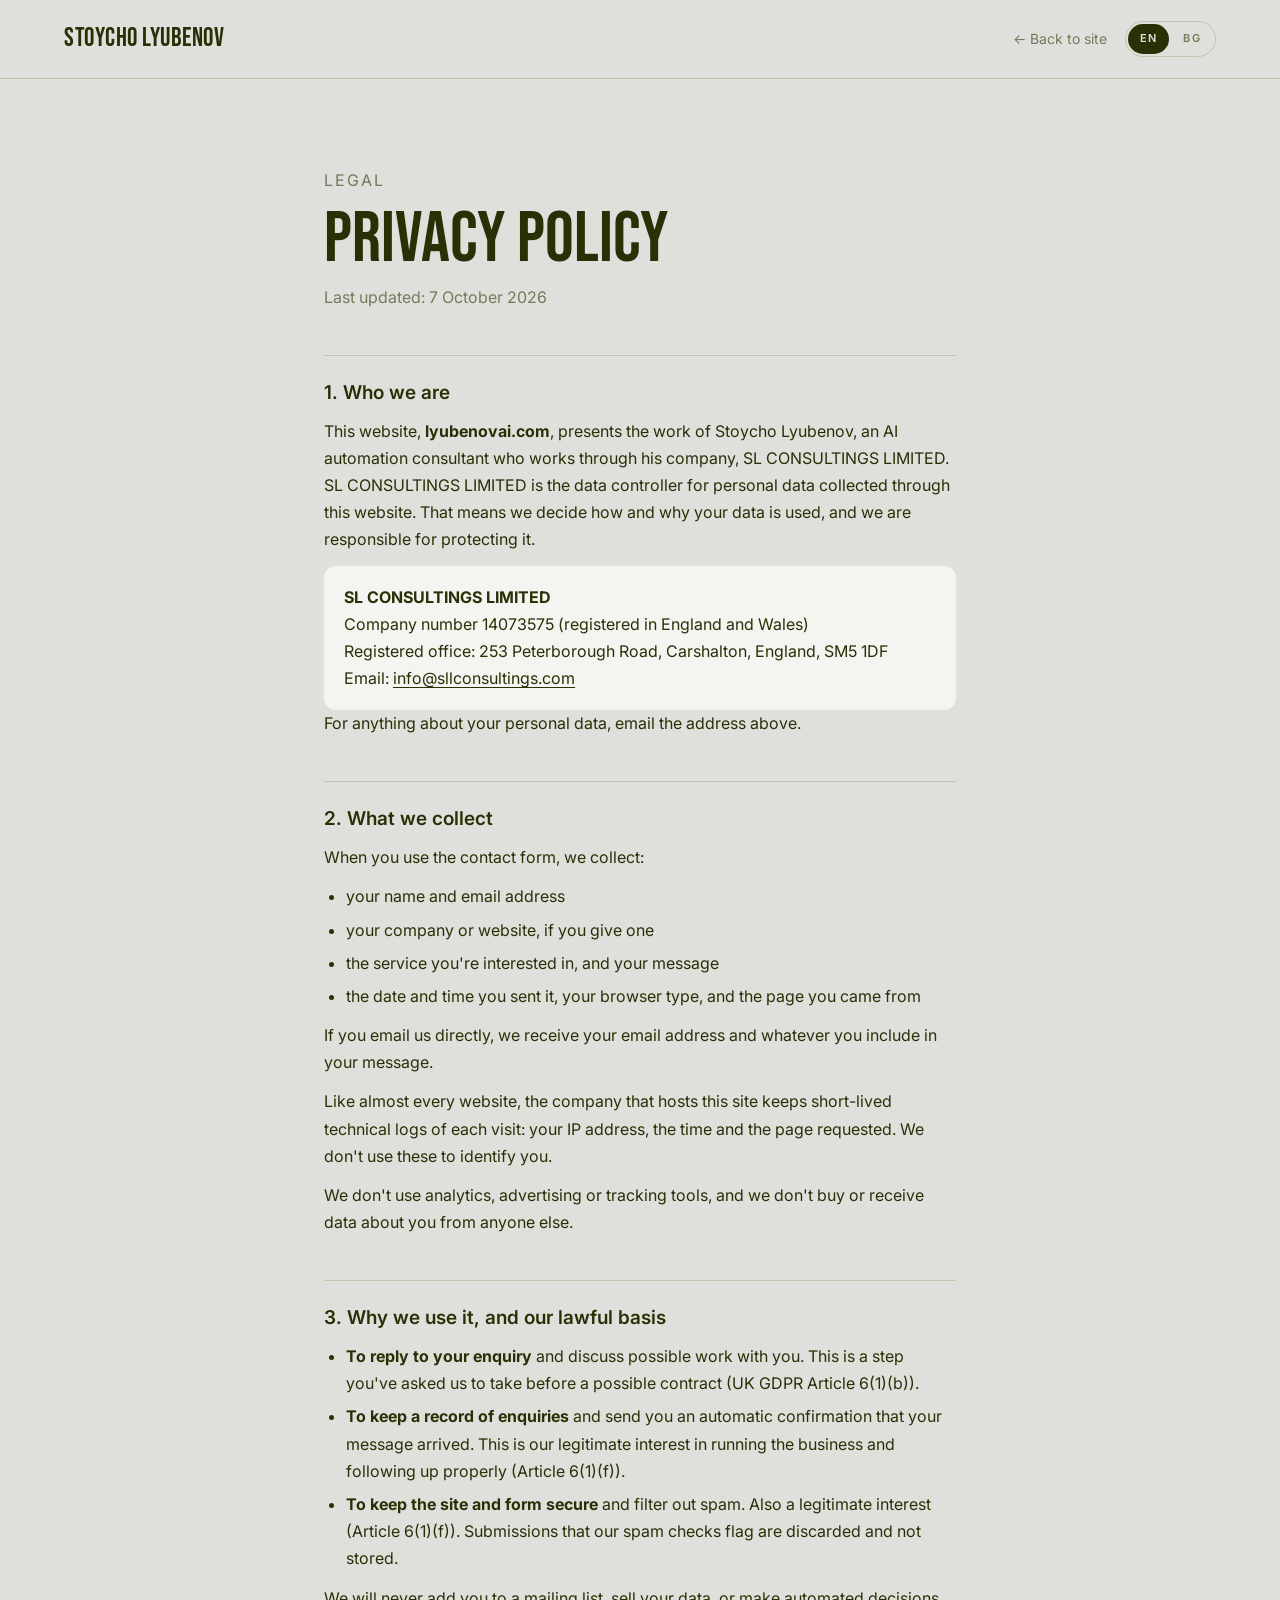
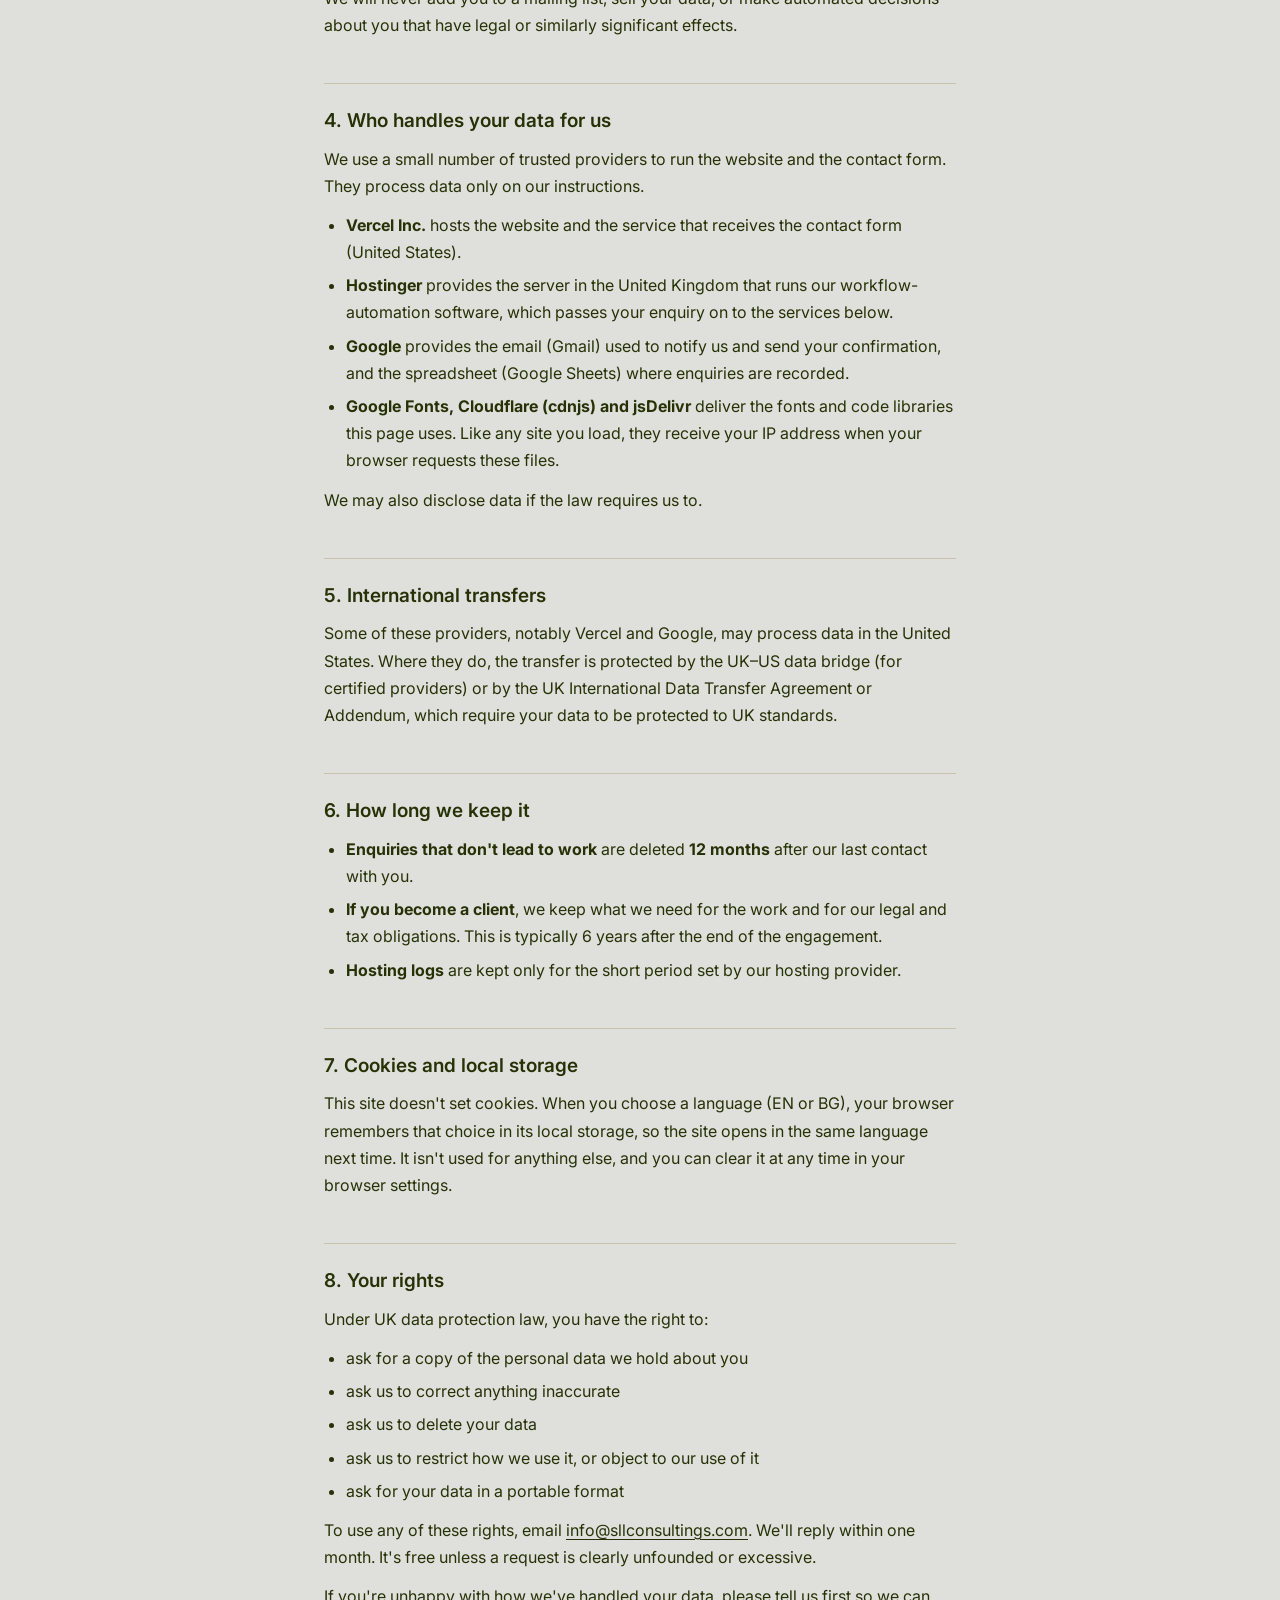
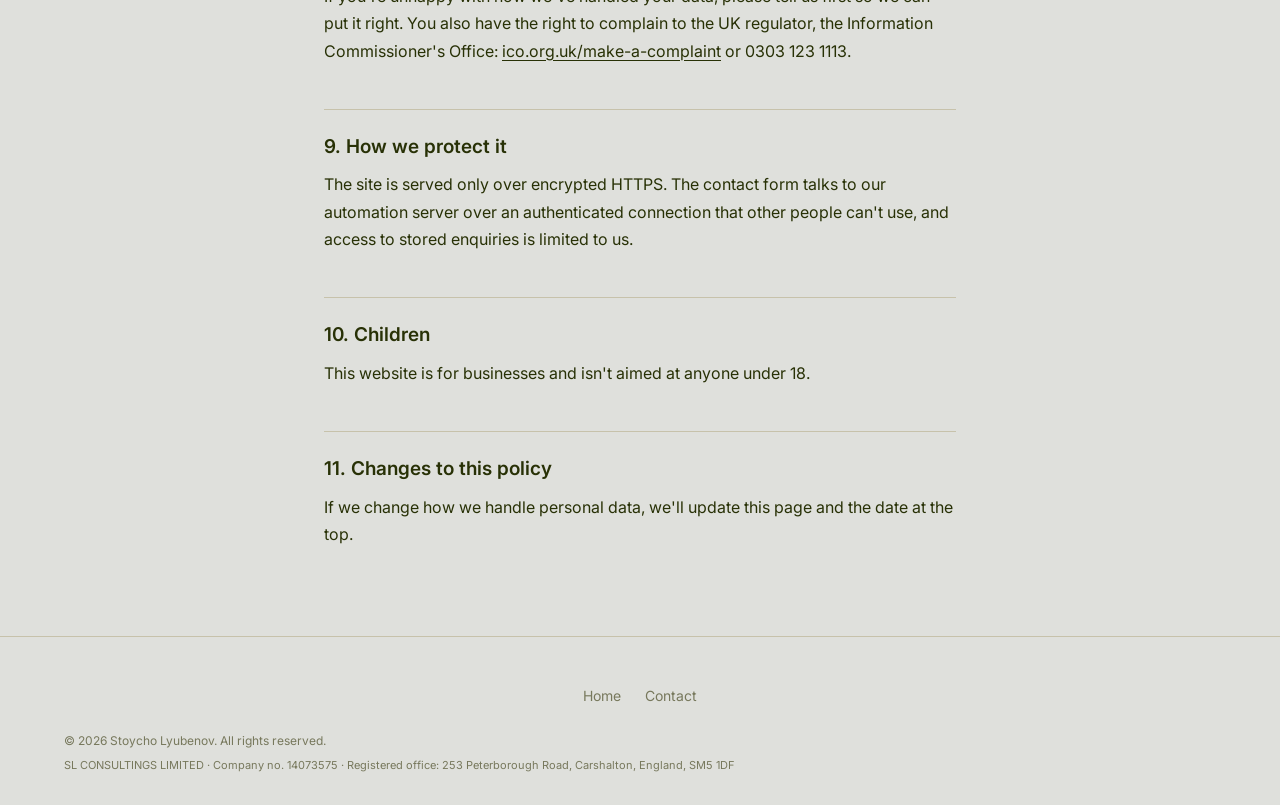
==== commit 4faff8e8: "Add SL monogram favicon; use info@sllconsultings.com in privacy policy The site had no favicon. The " ====
--- a/privacy.html
+++ b/privacy.html
@@ -7,6 +7,9 @@
   <meta name="description" content="How SL CONSULTINGS LIMITED collects, uses and protects personal data submitted through lyubenovai.com." />
   <meta name="robots" content="index, follow" />
   <link rel="canonical" href="https://www.lyubenovai.com/privacy.html" />
+  <link rel="icon" href="/favicon.ico" sizes="32x32" />
+  <link rel="icon" href="/favicon.svg" type="image/svg+xml" />
+  <link rel="apple-touch-icon" href="/apple-touch-icon.png" />
   <link rel="preconnect" href="https://fonts.googleapis.com" />
   <link rel="preconnect" href="https://fonts.gstatic.com" crossorigin />
   <link href="https://fonts.googleapis.com/css2?family=Bebas+Neue&family=Inter:wght@400;500;600&family=Oswald:wght@400;500&display=swap" rel="stylesheet" />
@@ -46,7 +49,7 @@
         <strong>SL CONSULTINGS LIMITED</strong><br />
         Company number 14073575 (registered in England and Wales)<br />
         Registered office: 253 Peterborough Road, Carshalton, England, SM5 1DF<br />
-        Email: <a href="mailto:stoycho.lyubenov@gmail.com">stoycho.lyubenov@gmail.com</a>
+        Email: <a href="mailto:info@sllconsultings.com">info@sllconsultings.com</a>
       </address>
       <p>For anything about your personal data, email the address above.</p>
 
@@ -102,7 +105,7 @@
         <li>ask us to restrict how we use it, or object to our use of it</li>
         <li>ask for your data in a portable format</li>
       </ul>
-      <p>To use any of these rights, email <a href="mailto:stoycho.lyubenov@gmail.com">stoycho.lyubenov@gmail.com</a>. We'll reply within one month. It's free unless a request is clearly unfounded or excessive.</p>
+      <p>To use any of these rights, email <a href="mailto:info@sllconsultings.com">info@sllconsultings.com</a>. We'll reply within one month. It's free unless a request is clearly unfounded or excessive.</p>
       <p>If you're unhappy with how we've handled your data, please tell us first so we can put it right. You also have the right to complain to the UK regulator, the Information Commissioner's Office: <a href="https://ico.org.uk/make-a-complaint/" rel="noopener">ico.org.uk/make-a-complaint</a> or 0303 123 1113.</p>
 
       <h2>9. How we protect it</h2>
@@ -127,7 +130,7 @@
         <strong>SL CONSULTINGS LIMITED</strong><br />
         Фирмен номер 14073575 (регистрирана в Англия и Уелс)<br />
         Седалище: 253 Peterborough Road, Carshalton, England, SM5 1DF<br />
-        Имейл: <a href="mailto:stoycho.lyubenov@gmail.com">stoycho.lyubenov@gmail.com</a>
+        Имейл: <a href="mailto:info@sllconsultings.com">info@sllconsultings.com</a>
       </address>
       <p>За всякакви въпроси относно вашите лични данни ни пишете на горния имейл.</p>
 
@@ -183,7 +186,7 @@
         <li>да поискате да ограничим използването им или да възразите срещу него</li>
         <li>да получите данните си в преносим формат</li>
       </ul>
-      <p>За да упражните някое от тези права, пишете на <a href="mailto:stoycho.lyubenov@gmail.com">stoycho.lyubenov@gmail.com</a>. Ще отговорим в рамките на един месец. Услугата е безплатна, освен ако искането е явно неоснователно или прекомерно.</p>
+      <p>За да упражните някое от тези права, пишете на <a href="mailto:info@sllconsultings.com">info@sllconsultings.com</a>. Ще отговорим в рамките на един месец. Услугата е безплатна, освен ако искането е явно неоснователно или прекомерно.</p>
       <p>Ако не сте доволни от начина, по който сме обработили данните ви, моля, първо ни уведомете, за да можем да го поправим. Имате право и да подадете жалба до британския надзорен орган, Information Commissioner's Office: <a href="https://ico.org.uk/make-a-complaint/" rel="noopener">ico.org.uk/make-a-complaint</a> или +44 303 123 1113.</p>
 
       <h2>9. Как защитаваме данните</h2>
